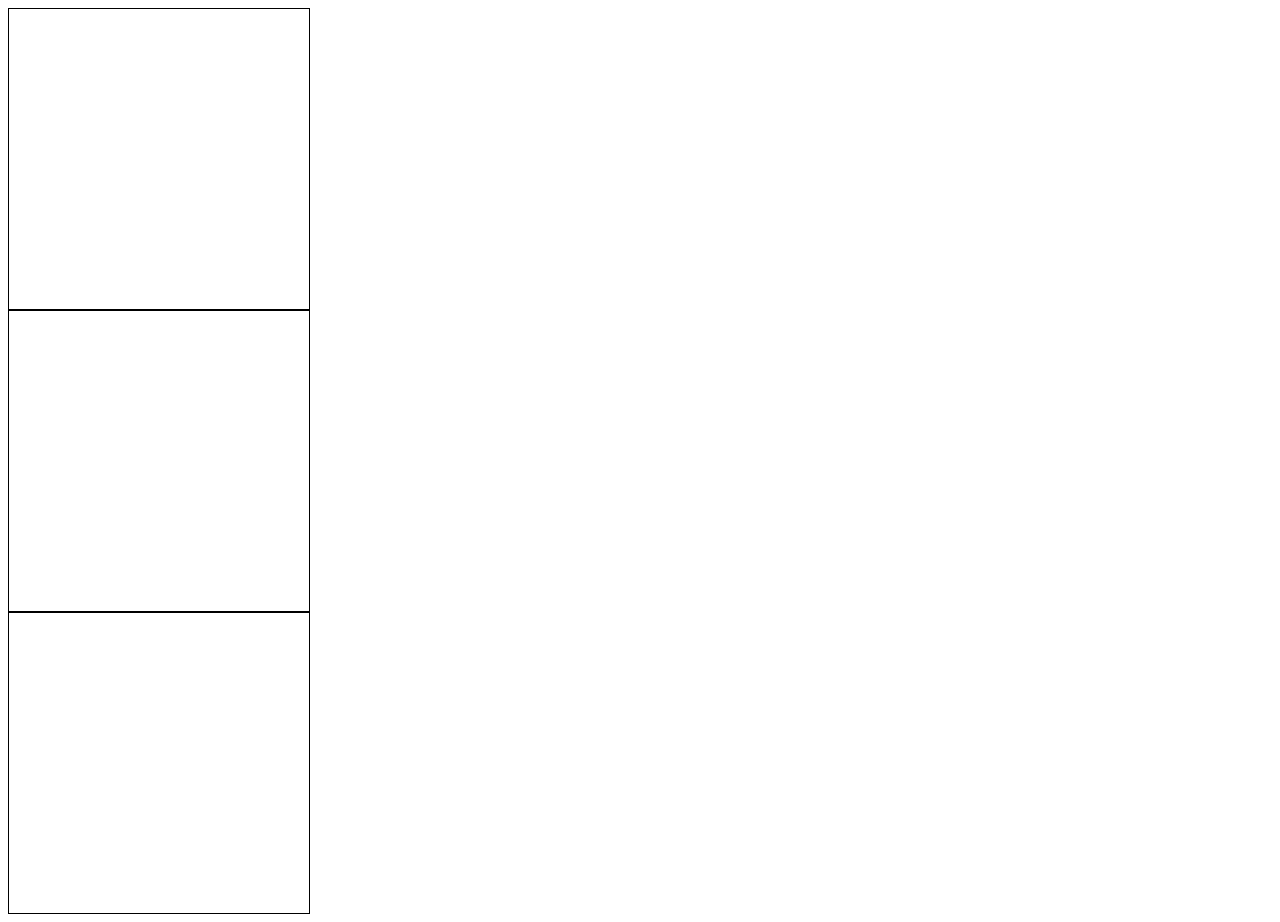
==== exercicios/ex022/fundo001.html @ 95e3eb65 "Create fundo001.html" ====
<!DOCTYPE html>
<html lang="pt-br">
<head>
    <meta charset="UTF-8">
    <meta name="viewport" content="width=device-width, initial-scale=1.0">
    <title>Teste de imagem de fundo</title>
    <style>
        div.quadrado{
            border: 1px solid black;
            width: 300px;
            height: 300px;
            
        }
    </style>
</head>
<body>
     <div class="quadrado"></div>
     <div class="quadrado"></div>
     <div class="quadrado"></div>
</body>
</html>
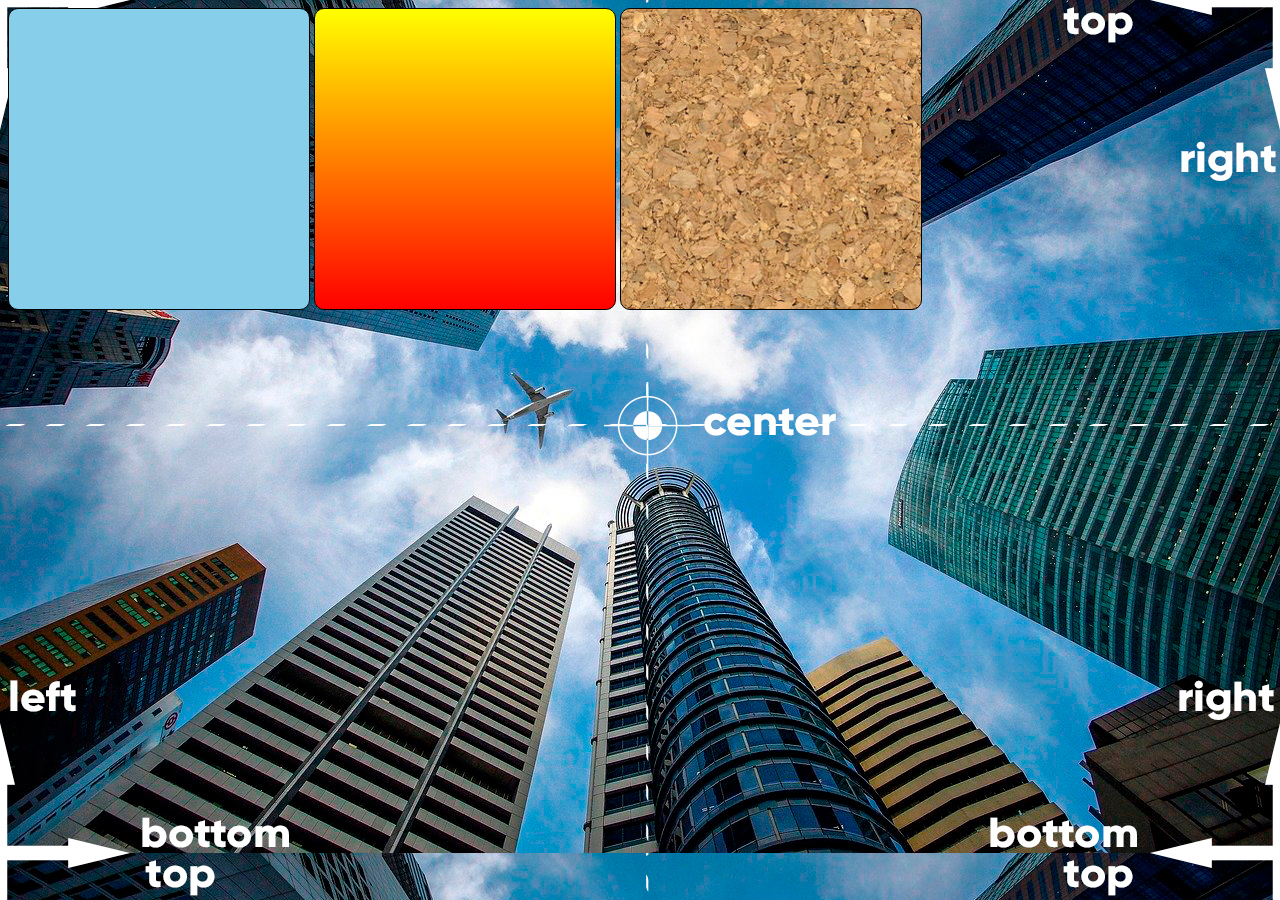
==== commit 88db73f4: "fundo 001 e 002" ====
--- a/exercicios/ex022/fundo001.html
+++ b/exercicios/ex022/fundo001.html
@@ -5,17 +5,32 @@
     <meta name="viewport" content="width=device-width, initial-scale=1.0">
     <title>Teste de imagem de fundo</title>
     <style>
+        body{
+            background-image: url(imagens/wallpaper003.jpg);
+        }
         div.quadrado{
             border: 1px solid black;
+            border-radius: 10px ;
+            background-color: gray;
             width: 300px;
             height: 300px;
-            
+            display: inline-block;
+        }
+        div#q1{
+               background-color: skyblue;
+        }
+        div#q2{
+          background-image: linear-gradient( to bottom, yellow, red);
+        }
+        div#q3{
+        background-image: url(imagens/wallpaper001.jpg);
+
         }
     </style>
 </head>
 <body>
-     <div class="quadrado"></div>
-     <div class="quadrado"></div>
-     <div class="quadrado"></div>
+     <div class="quadrado" id="q1"></div>
+     <div class="quadrado" id="q2"></div>
+     <div class="quadrado" id="q3"></div>
 </body>
 </html>
